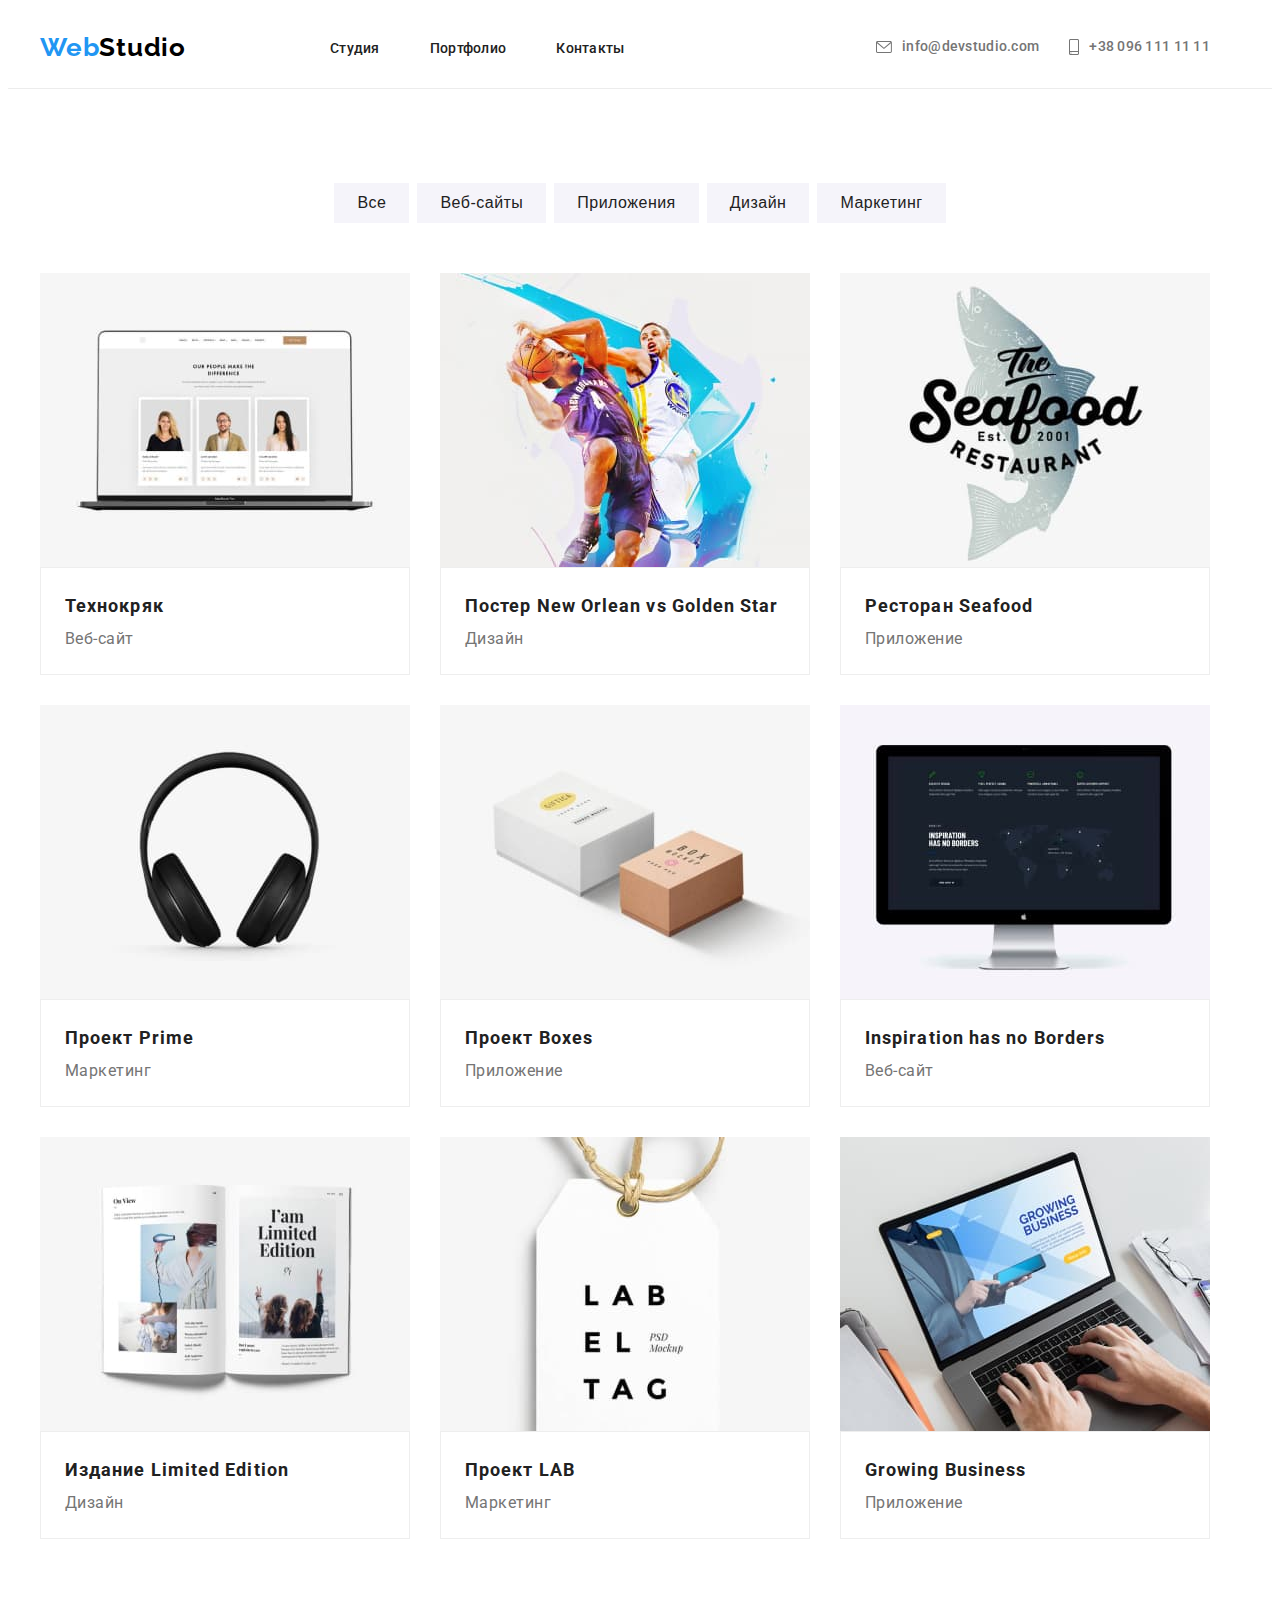
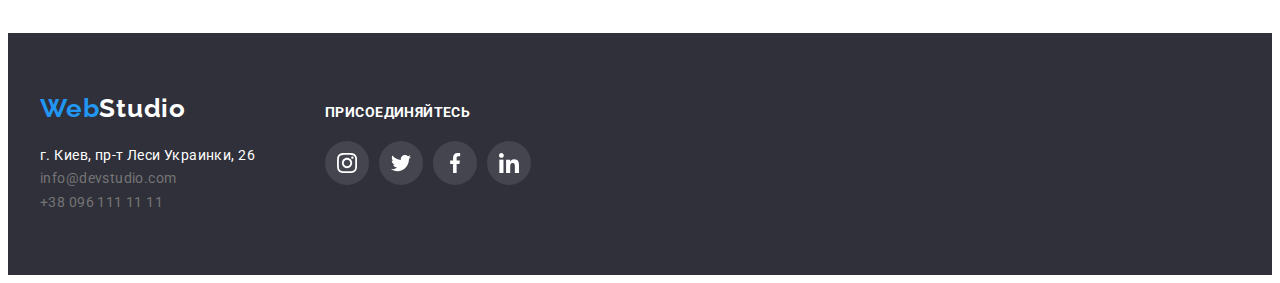
==== portfolio.html @ 5d6559f3 "5-дз" ====
<!DOCTYPE html>
<html lang="ru">
  <head>
    <meta charset="UTF-8" />
    <meta http-equiv="X-UA-Compatible" content="IE=edge" />
    <meta name="viewport" content="width=device-width, initial-scale=1.0" />
    <title>Portfolio</title>
    <link
      rel="stylesheet"
      href="https://cdnjs.cloudflare.com/ajax/libs/modern-normalize/1.1.0/modern-normalize.min.css"
      integrity="sha512-wpPYUAdjBVSE4KJnH1VR1HeZfpl1ub8YT/NKx4PuQ5NmX2tKuGu6U/JRp5y+Y8XG2tV+wKQpNHVUX03MfMFn9Q=="
      crossorigin="anonymous"
      referrerpolicy="no-referrer"
    />
    <link rel="stylesheet" href="
    <link rel="preconnect" href="https://fonts.googleapis.com" />
    <link rel="preconnect" href="https://fonts.gstatic.com" crossorigin />
    <link
      href="https://fonts.googleapis.com/css2?family=Raleway:wght@700&family=Roboto:wght@400;500;700;900&display=swap"
      rel="stylesheet"
    />
    <link rel="stylesheet" href="./css/reset.css" />
    <link rel="stylesheet" href="./css/style.css" />
  </head>
  <body>
    <header class="header">
      <div class="container header-container">
        <a class="header-logo link" href="./index.html"
          >Web<span class="logo-color">Studio</span></a
        >
        <nav class="header-nav">
          <ul class="header-list">
            <li class="header-item">
              <a class="header-link current" href="./index.html">Студия</a>
            </li>
            <li class="header-item">
              <a class="header-link current" href="./portfolio.html">Портфолио</a>
            </li>
            <li class="header-item">
              <a class="header-link current" href="https://Contacty/">Контакты</a>
            </li>
          </ul>
        </nav>
        <ul class="contacts">
          <li class="contacts-item">
            <a class="contacts-link" href="mailto:info@devstudio.com"
              ><svg class="contacts-link-icon" width="16" height="12">
                <use href="./images/header-icons.svg#icon-envelope"></use></svg
              >info@devstudio.com</a
            >
          </li>
          <li class="contacts-item">
            <a class="contacts-link" href="tel:+380961111111"
              ><svg class="contacts-link-icon" width="10" height="16">
                <use href="./images/header-icons.svg#icon-smartphone"></use></svg
              >+38 096 111 11 11</a
            >
          </li>
        </ul>
      </div>
    </header>
    <main>
      <section class="section">
        <div class="container">
          <h1 class="visually-hidden">Наши преимущества</h1>
          <ul class="button-wrap">
            <li class="button-item">
              <button type="button" class="button-bt">Все</button>
            </li>
            <li class="button-item">
              <button type="button" class="button-bt">Веб-сайты</button>
            </li>
            <li class="button-item">
              <button type="button" class="button-bt">Приложения</button>
            </li>
            <li class="button-item">
              <button type="button" class="button-bt">Дизайн</button>
            </li>
            <li class="button-item">
              <button type="button" class="button-bt">Маркетинг</button>
            </li>
          </ul>
          <ul class="flex-list">
            <li class="flex-list-card">
              <a class="flex-list-link" href="">
                <div class="flex-list-wrap">
                  <img src="./images/tehnokryak.jpg" alt="ноутбук" width="370" height="294" />
                  <p class="flex-img-text">
                    Технокряк это современная площадка распространения коронавируса. Компании
                    используют эту платформу для цифрового шпионажа и атак на защищённые сервера
                    конкурентов.
                  </p>
                </div>
                <div class="flex-list-text">
                  <h2 class="flex-list-name">Технокряк</h2>
                  <p class="flex-list-profession">Веб-сайт</p>
                </div>
              </a>
            </li>
            <li class="flex-list-card">
              <a class="flex-list-link" href="">
                <div class="flex-list-wrap">
                  <img
                    src="./images/poster.jpg"
                    alt="бейсболисты кидают мячь"
                    width="370"
                    height="294"
                  />
                  <p class="flex-img-text">
                    Технокряк это современная площадка распространения коронавируса. Компании
                    используют эту платформу для цифрового шпионажа и атак на защищённые сервера
                    конкурентов.
                  </p>
                </div>
                <div class="flex-list-text">
                  <h2 class="flex-list-name">
                    Постер <span lang="en">New Orlean vs Golden Star</span>
                  </h2>
                  <p class="flex-list-profession">Дизайн</p>
                </div>
              </a>
            </li>
            <li class="flex-list-card">
              <a class="flex-list-link" href="">
                <div class="flex-list-wrap">
                  <img
                    src="./images/restoran.jpg"
                    alt="логотип ресторана"
                    width="370"
                    height="294"
                  />
                  <p class="flex-img-text">
                    Технокряк это современная площадка распространения коронавируса. Компании
                    используют эту платформу для цифрового шпионажа и атак на защищённые сервера
                    конкурентов.
                  </p>
                </div>
                <div class="flex-list-text">
                  <h2 class="flex-list-name">Ресторан <span lang="en">Seafood</span></h2>
                  <p class="flex-list-profession">Приложение</p>
                </div>
              </a>
            </li>
            <li class="flex-list-card">
              <a class="flex-list-link" href="">
                <div class="flex-list-wrap">
                  <img src="./images/naushniki.jpg" alt="Наушники" width="370" height="294" />
                  <p class="flex-img-text">
                    Технокряк это современная площадка распространения коронавируса. Компании
                    используют эту платформу для цифрового шпионажа и атак на защищённые сервера
                    конкурентов.
                  </p>
                </div>
                <div class="flex-list-text">
                  <h2 class="flex-list-name">Проект <span lang="en">Prime</span></h2>
                  <p class="flex-list-profession">Маркетинг</p>
                </div>
              </a>
            </li>
            <li class="flex-list-card">
              <a class="flex-list-link" href="">
                <div class="flex-list-wrap">
                  <img src="./images/korobka.jpg" alt="коробки" width="370" height="294" />
                  <p class="flex-img-text">
                    Технокряк это современная площадка распространения коронавируса. Компании
                    используют эту платформу для цифрового шпионажа и атак на защищённые сервера
                    конкурентов.
                  </p>
                </div>
                <div class="flex-list-text">
                  <h2 class="flex-list-name">Проект <span lang="en">Boxes</span></h2>
                  <p class="flex-list-profession">Приложение</p>
                </div>
              </a>
            </li>
            <li class="flex-list-card">
              <a class="flex-list-link" href="">
                <div class="flex-list-wrap">
                  <img src="./images/monitor.jpg" alt="экран монитора" width="370" height="294" />
                  <p class="flex-img-text">
                    Технокряк это современная площадка распространения коронавируса. Компании
                    используют эту платформу для цифрового шпионажа и атак на защищённые сервера
                    конкурентов.
                  </p>
                </div>
                <div class="flex-list-text">
                  <h2 lang="en" class="flex-list-name">Inspiration has no Borders</h2>
                  <p class="flex-list-profession">Веб-сайт</p>
                </div>
              </a>
            </li>
            <li class="flex-list-card">
              <a class="flex-list-link" href="">
                <div class="flex-list-wrap">
                  <img src="./images/gurnal.jpg" alt="страницы журнала" width="370" height="294" />
                  <p class="flex-img-text">
                    Технокряк это современная площадка распространения коронавируса. Компании
                    используют эту платформу для цифрового шпионажа и атак на защищённые сервера
                    конкурентов.
                  </p>
                </div>
                <div class="flex-list-text">
                  <h2 class="flex-list-name">Издание <span lang="en">Limited Edition</span></h2>
                  <p class="flex-list-profession">Дизайн</p>
                </div>
              </a>
            </li>
            <li class="flex-list-card">
              <a class="flex-list-link" href="">
                <div class="flex-list-wrap">
                  <img src="./images/lab.jpg" alt="лейбл" width="370" height="294" />
                  <p class="flex-img-text">
                    Технокряк это современная площадка распространения коронавируса. Компании
                    используют эту платформу для цифрового шпионажа и атак на защищённые сервера
                    конкурентов.
                  </p>
                </div>
                <div class="flex-list-text">
                  <h2 class="flex-list-name">Проект <span lang="en">LAB</span></h2>
                  <p class="flex-list-profession">Маркетинг</p>
                </div>
              </a>
            </li>
            <li class="flex-list-card">
              <a class="flex-list-link" href="">
                <div class="flex-list-wrap">
                  <img
                    src="./images/bissnes-nout.jpg"
                    alt="экран ноутбука"
                    width="370"
                    height="294"
                  />
                  <p class="flex-img-text">
                    Технокряк это современная площадка распространения коронавируса. Компании
                    используют эту платформу для цифрового шпионажа и атак на защищённые сервера
                    конкурентов.
                  </p>
                </div>
                <div class="flex-list-text">
                  <h2 lang="en" class="flex-list-name">Growing Business</h2>
                  <p class="flex-list-profession">Приложение</p>
                </div>
              </a>
            </li>
          </ul>
        </div>
      </section>
    </main>
    <footer>
      <div class="container footer-container">
        <div class="container-footer">
          <a class="header-logo" href="./index.html"
            >Web<span class="logo-color-footer">Studio</span></a
          >
          <address class="footer-address">
            <ul class="footer-list">
              <li class="footer-item"><p>г. Киев, пр-т Леси Украинки, 26</p></li>
              <li>
                <a class="link-footer" href="mailto:info@devstudio.com">info@devstudio.com</a>
              </li>
              <li>
                <a class="link-footer" href="tel:+380961111111">+38 096 111 11 11</a>
              </li>
            </ul>
          </address>
        </div>
        <div class="footer-social">
          <h3 class="footer-social-text">Присоединяйтесь</h3>
          <ul class="footer-social-list">
            <li class="footer-social-item">
              <a href="" class="footer-social-link">
                <svg class="footer-social-icon" width="20" height="20">
                  <use href="./images/icons.svg#icon-instagram"></use>
                </svg>
              </a>
            </li>
            <li class="footer-social-item">
              <a href="" class="footer-social-link">
                <svg class="footer-social-icon" width="20" height="20">
                  <use href="./images/icons.svg#icon-twitter"></use>
                </svg>
              </a>
            </li>
            <li class="footer-social-item">
              <a href="" class="footer-social-link">
                <svg class="footer-social-icon" width="20" height="20">
                  <use href="./images/icons.svg#icon-facebook"></use>
                </svg>
              </a>
            </li>
            <li class="footer-social-item">
              <a href="" class="footer-social-link">
                <svg class="footer-social-icon" width="20" height="20">
                  <use href="./images/icons.svg#icon-linkedin"></use>
                </svg>
              </a>
            </li>
          </ul>
        </div>
      </div>
    </footer>
  </body>
</html>
---- css/style.css ----
:root {
    --text-color: #212121;
    --lilte-text-color: #757575;
    --baner-color: #2F303A;
    --bt-color: #FFFFFF;
    --accent-color: #2196F3;
    --team-color:#F5F4FA;
}
body{
    font-family: "Roboto", sans-serif;
    color: var(--fon-color)
}
li {
    list-style: none;
}

a {
    text-decoration: none;
}

/* ------------Header---------- */
.header {
    padding-top: 24px;
    padding-bottom: 25px;
    border-bottom: 1px solid #ECECEC;
}
.container {
    width: 1200px;
    padding-left: 15px;
    padding-right: 15px;
    margin: 0 auto;
}
.header-nav {
     margin-left: 94px;
}
.header-list {
    display: flex;
    align-items: center;
}
.header {
    display: flex;
}
.header-container {
    display: flex;
    align-items: center;
}
.contacts {
    display: flex;
    margin-left: auto;
    align-items: center;
}
.contacts-link-icon {
    margin-right: 10px;
}
.header-logo {
    font-family: raleway, sans-serif;
    font-weight: 700;
    font-size: 26px;
    line-height: 1.19;
    letter-spacing: 0.03em;
    color: var(--accent-color);
}
.logo-color {
     color: #000000;
}
.header-item {
    margin-left: 50px;
}
.header-link {
    font-weight: 500;
    font-size: 14px;
    line-height: 1.14;
    letter-spacing: 0.02em;
    color: var(--text-color); 
    transition: color, 250ms;
    transition-timing-function: cubic-bezier(0.4, 0, 0.2, 1);
}
.current {
    position: relative;
}
.current:hover::after {
    content: "";
    width: 100%;
    height: 5px;
    border-radius: 2px;
    position: absolute;
    background-color: var(--accent-color);
    left: 0;
    bottom: -33px;
}
.contacts-item {
    margin-right: 30px;
}
.contacts-link {
    font-weight: 500;
    font-size: 14px;
    line-height: 1.14;
    letter-spacing: 0.02em;
    color: var(--lilte-text-color);
    display: flex;
    align-items: center;
    transition: color, 250ms;
    transition-timing-function: cubic-bezier(0.4, 0, 0.2, 1);
}
.contacts-link-icon {
    fill: currentColor;
}

.header-link:hover,
.header-link:focus,
.contacts-link-icon:hover
.contacts-link-icon:focus,
.contacts-link:hover,
.contacts-link:focus,
.link-footer:hover,
.link-footer:focus,
.baner-bt:focus,
.button-bt:focus {
    color: var(--accent-color);
}
.button-bt:hover,
.baner-bt:hover {
    background-color: var(--accent-color);
    color: var(--bt-color);
}
/* ---------------section-Baner----------------- */
.baner-title {
    font-weight: 900;
    font-size: 44px;
    line-height: 1.36;
    text-align: center;
    letter-spacing: 0.06em;
    text-transform: uppercase;
    width: 100%;
    color: #FFFFFF;
}
.baner {
    background-color: #2F303A;
    background-image: linear-gradient(
        rgba(47, 48, 58, 0.4),
        rgba(47, 48, 58, 0.4)
    ),
    url(../images/banner-foto.jpg);
    background-position: center;
    background-repeat: no-repeat;
    background-size: cover;
    padding-top: 200px;
    padding-bottom: 200px;
    text-align: center;
}
.baner-bt {
    font-size: 16px;
    line-height: 1.85;
    text-align: center;
    letter-spacing: 0.06em;
    color: var(--bt-color);
    background-color: var(--accent-color);
    box-shadow: 0px 4px 4px rgba(0, 0, 0, 0.15);
    border-radius: 4px;
    cursor: pointer;
    margin-top: 30px;
    width: 200px;
    height: 50px;
    font-weight: 700;
    transition: color, 250ms;
    transition-timing-function: cubic-bezier(0.4, 0, 0.2, 1);
}
.button-bt {
    font-weight: 500;
    font-size: 16px;
    line-height: 1.62;
    text-align: center;
    letter-spacing: 0.03em;
    color: var(--text-color);
    background-color: var(--team-color);
    border:1px solid #F5F4FA ;
    padding: 6px 22px;
    transition: background-color, 250ms, color, 250ms;
    transition-timing-function: cubic-bezier(0.4, 0, 0.2, 1);
}
.button-item:not(:last-child) {
    margin-right: 8px;
}

.button-wrap {
    display: flex;
    justify-content: center;
    margin-bottom: 50px;
}
.visually-hidden {
    position: absolute;
    white-space: nowrap;
    width: 1px;
    height: 1px;
    overflow: hidden;
    border: 0;
    padding: 0;
    clip: rect(0 0 0 0);
    clip-path: inset(50%);
    margin: -1px;
}

/* ----------------section-About------------------- */
.section {
    padding-top: 94px;
    padding-bottom: 94px;
}
.about-item {
    margin-right: 30px;
}

.about-item-title {
    font-weight: 700;
    font-size: 14px;
    line-height: 1.14;
    letter-spacing: 0.03em;
    text-transform: uppercase;
    color: var(--text-color);
}
.about-item-link {
    width: 270px;
    height: 120px;
    background: #F5F4FA;
    border-radius: 4px;
    margin-bottom: 30px;
    display: flex;
    justify-content: center;
    align-items: center;
}
.about-item-text {
    font-size: 14px;
    line-height: 1.71;
    letter-spacing: 0.03em;
    color: var(--lilte-text-color);
    margin-top: 10px;
 }
.flex-list {
    display: flex;
    flex-wrap: wrap;
}
.flex-list-card {
    background-color: var(--bt-color);
    margin-bottom: 30px;
}
.flex-list-card:not(:nth-child(3n)) {
    margin-right: 30px;
}
.flex-list-card:nth-child(n+7) {
    margin-bottom: 0px;
}
.flex-list-link {
    display: block;
    transition: box-shadow, 250ms;
    transition-timing-function: cubic-bezier(0.4, 0, 0.2, 1);
}
.flex-list-link:focus, .flex-list-link:hover {
    box-shadow: 0px 1px 1px rgba(0, 0, 0, 0.12), 0px 4px 4px rgba(0, 0, 0, 0.06), 1px 4px 6px rgba(0, 0, 0, 0.16);
    cursor: pointer;
}
.flex-list-wrap {
    position: relative;
    overflow: hidden;
}
.flex-list-card:hover .flex-img-text {
    transform: translateY(0%);
}
.flex-img-text {
    position: absolute;
    top: 0;
    left: 0;
    background-color: rgba(33, 150, 243, 0.9);
    font-weight: 400;
    font-size: 18px;
    line-height: 1.56;
    letter-spacing: 0.03em;
    color: #FFFFFF;
    width: 100%;
    height: 100%;
    padding: 64px 24px;
    transform: translateY(100%);
    transition: transform, 250ms, liner;
}
.flex-list-text {
    padding: 20px 24px;
    border: 1px solid #EEEEEE;
}
.flex-list-name {
    font-weight: 700;
    font-size: 18px;
    line-height: 2;
    letter-spacing: 0.06em;
    color: var(--text-color);
}
.flex-list-profession {
    font-size: 16px;
    line-height: 1.87;
    letter-spacing: 0.03em;
    color: var(--lilte-text-color);
}
.about-list {
    display: flex;
}
/* ---------------------Work------------------------ */
.work {
    padding-top: 0;
}

.work-title {
    font-weight: 700;
    font-size: 36px;
    line-height: 1.16;
    text-align: center;
    letter-spacing: 0.03em;
    color: var(--text-color);
    margin-bottom: 50px;
}
.work-list {
    display: flex;
}
.work-item:not(:last-child) {
    margin-right: 30px;
}
.work-item:hover .work-img-text {
    transform: translateY(0);
}
.work-item-wrap {
    position: relative;
    overflow: hidden;
}
.work-img-text {
    position: absolute;
    top: 0;
    left: 0;
    background-color: rgba(47, 48, 58, 0.8);
    color: var(--bt-color);
    text-transform: uppercase;
    padding: 27px 80px;
    font-size: 14px;
    letter-spacing: 0.03em;
    line-height: 1.14;
    font-weight: 700;
    width: 100%;
    height: 100%;
    text-align: center;
    transform: translateY(75%);
    transition: transform, 250ms, liner;
}

/* -------------------TEAM---------------------- */
.team {
    background-color: var(--team-color);
}
.team-title {
    font-weight: 700;
    font-size: 36px;
    line-height: 1.16;
    text-align: center;
    letter-spacing: 0.03em;
    color: var(--text-color);
    margin-bottom: 50px;
}
.team-social-list {
    display: flex;
    justify-content: center;
    margin-top: 16px;
}
.team-social-item {
    margin-right: 10px;
}
.team-social-link {
    width: 44px;
    height: 44px;
    background-color: var(--bt-color);
    display: flex;
    justify-content: center;
    align-items: center;
    border-radius: 50%;
    color: #AFB1B8;
    transition: background-color, 250ms, color, 250ms;
    transition-timing-function: cubic-bezier(0.4, 0, 0.2, 1);
 }
 .team-social-icon {
     fill: currentColor;
 }
.team-social-link:hover, .team-social-link:focus {
    background-color: var(--accent-color);
    color: #FFFFFF;
}
.team-card-fon {
    width: 270px;
    height: 428px;
    background-color: var(--bt-color);
    box-shadow: 0px 1px 3px rgba(0, 0, 0, 0.12), 0px 1px 1px rgba(0, 0, 0, 0.14), 0px 2px 1px rgba(0, 0, 0, 0.2);
    border-radius: 0px 0px 4px 4px;
}
.team-text {
    padding-bottom: 30px;
    text-align: center;
}
.team-icons {
    padding: 30px 0;
}
.team-item-name {
    font-weight: 500;
    font-size: 16px;
    line-height: 1.18;
    letter-spacing: 0.03em;
    color: var(--text-color);
}
.team-item-profession {
    font-size: 16px;
    line-height: 1.18;
    letter-spacing: 0.03em;
    color: var(--lilte-text-color);
    margin-top: 10px;
}

.team-list {
    display: flex;
    justify-content: space-between;
}
/* ------------------Clients-------------- */
.clients-title {
    font-weight: 700;
    font-size: 36px;
    line-height: 42px;
    text-align: center;
    letter-spacing: 0.03em;
    color: var(--text-color);
    margin-bottom: 50px;
}
.clients-list {
    display: flex;
}
.clients-item {
    width: 170px;
    height: 92px;
    display: flex;
    justify-content: center;
}
.clients-item:not(:last-child) {
    margin-right: 30px;
}
.clients-link {
    width: 100%;
    height: 100%;
    color: #AFB1B8;
    display: flex;
    align-items: center;
    justify-content: center;
    border: 1px solid #AFB1B8;
    border-radius: 4px;
    transition: color, 250ms;
    transition-timing-function: cubic-bezier(0.4, 0, 0.2, 1);
}
.clients-icon {
    fill: currentColor;
}
.clients-link:hover,
.clients-link:focus {
    color: var(--accent-color);
    border-color: var(--accent-color);
}

/* -------------Footer------------------- */
footer {
    padding-top: 60px;
    padding-bottom: 60px;
    background-color: var(--baner-color);
}
.footer-container {
    display: flex;
    align-items: baseline;
}

.logo-color-footer {
    color: var(--bt-color);
}
.footer-address {
    font-style: normal;
    margin-top: 20px;
  }
.footer-item {
    font-size: 14px;
    line-height: 1.71;
    letter-spacing: 0.03em;
    color: var(--bt-color);
    margin-top: 9px;
}

.link-footer {
    font-size: 14px;
    line-height: 1.71;
    letter-spacing: 0.03em;
    color: var(--lilte-text-color);
}
.footer-social-text {
    font-weight: 700;
    font-size: 14px;
    line-height: 1.14;
    letter-spacing: 0.03em;
    color: var(--bt-color);
    text-transform: uppercase;
    margin-bottom: 20px;
}
.footer-social-list {
    display: flex;
}
.footer-social-item:not(:last-child) {
    margin-right: 10px;
}
.footer-social-link {
    width: 44px;
    height: 44px;
    background-color: rgba(255, 255, 255, 0.1);
    display: flex;
    justify-content: center;
    align-items: center;
    border-radius: 50%;
    color: #FFFFFF;
    transition: background-color, 250ms;
    transition-timing-function: cubic-bezier(0.4, 0, 0.2, 1);
}
.footer-social-icon {
    fill: currentColor;
}
.footer-social {
    margin-left: 70px;
}
.footer-social-link:hover, .footer-social-link:focus {
    background-color: var(--accent-color);
}
/* ---------------------Modal------------------------- */
.is-hidden {
    visibility: hidden;
    opacity: 0;
    pointer-events: none;
}
.backdrop {
    position: absolute;
    top: 0;
    width: 100vw;
    height: 100vh;
    background-color: rgba(0, 0, 0, 0.2);
}
.modal {
    width: 528px;
    min-height: 500px;
    background-color: var(--bt-color);
    box-shadow: 0px 1px 3px rgba(0, 0, 0, 0.12), 0px 1px 1px rgba(0, 0, 0, 0.14), 0px 2px 1px rgba(0, 0, 0, 0.2);
    border-radius: 4px;
    position: absolute;
    top: 50%;
    left: 50%;
    transform: translate(-50%, -50%);
}
.modal-close {
    background-color: transparent;
    border: 1px solid rgba(0, 0, 0, 0.1);
    border-radius: 50%;
    width: 30px;
    height: 30px;
    display: flex;
    align-items: center;
    justify-content: center;
    position: absolute;
    top: 8px;
    right: 8px;
}
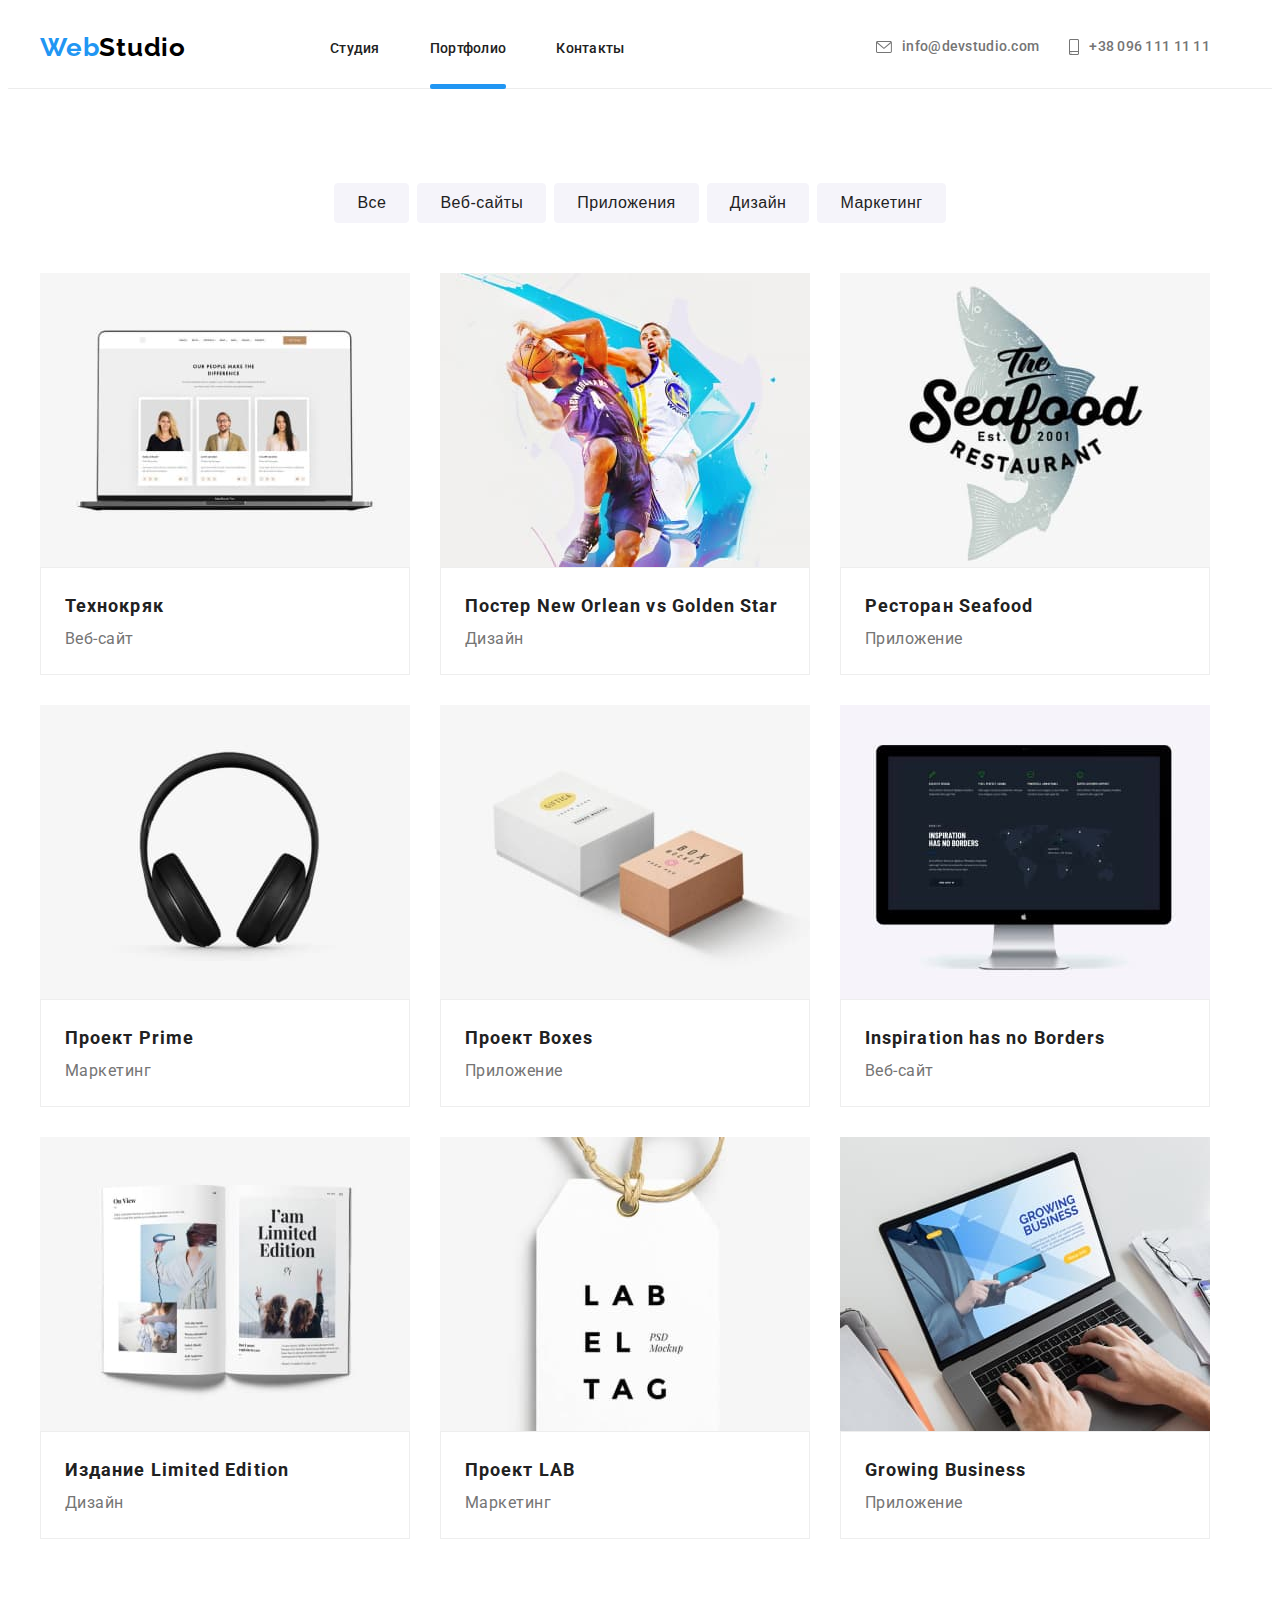
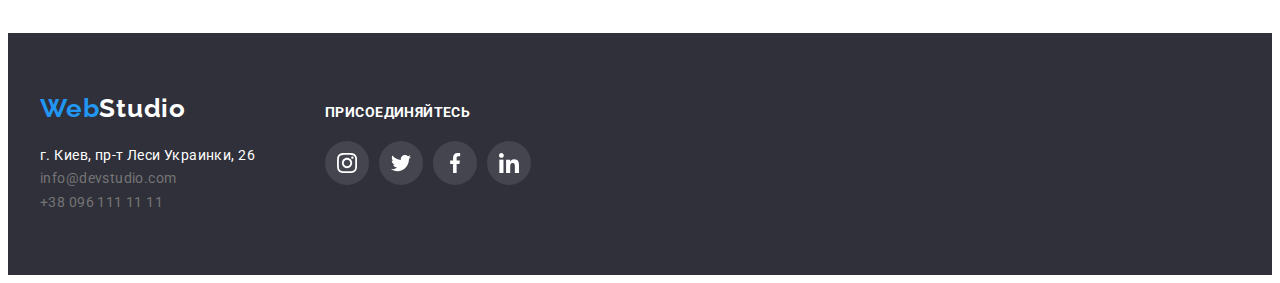
==== commit 52f86f2b: "правки" ====
--- a/portfolio.html
+++ b/portfolio.html
@@ -31,13 +31,13 @@
         <nav class="header-nav">
           <ul class="header-list">
             <li class="header-item">
-              <a class="header-link current" href="./index.html">Студия</a>
+              <a class="header-link" href="./index.html">Студия</a>
             </li>
             <li class="header-item">
               <a class="header-link current" href="./portfolio.html">Портфолио</a>
             </li>
             <li class="header-item">
-              <a class="header-link current" href="https://Contacty/">Контакты</a>
+              <a class="header-link" href="https://Contacty/">Контакты</a>
             </li>
           </ul>
         </nav>
--- a/css/style.css
+++ b/css/style.css
@@ -72,13 +72,11 @@
     line-height: 1.14;
     letter-spacing: 0.02em;
     color: var(--text-color); 
-    transition: color, 250ms;
-    transition-timing-function: cubic-bezier(0.4, 0, 0.2, 1);
-}
-.current {
+    transition: color 250ms cubic-bezier(0.4, 0, 0.2, 1);
     position: relative;
 }
-.current:hover::after {
+
+.current::after {
     content: "";
     width: 100%;
     height: 5px;
@@ -99,8 +97,8 @@
     color: var(--lilte-text-color);
     display: flex;
     align-items: center;
-    transition: color, 250ms;
-    transition-timing-function: cubic-bezier(0.4, 0, 0.2, 1);
+    transition: color 250ms cubic-bezier(0.4, 0, 0.2, 1);
+    
 }
 .contacts-link-icon {
     fill: currentColor;
@@ -113,15 +111,16 @@
 .contacts-link:hover,
 .contacts-link:focus,
 .link-footer:hover,
-.link-footer:focus,
-.baner-bt:focus,
-.button-bt:focus {
+.link-footer:focus {
     color: var(--accent-color);
 }
 .button-bt:hover,
-.baner-bt:hover {
+.button-bt:focus,
+.baner-bt:hover,
+.baner-bt:focus {
     background-color: var(--accent-color);
     color: var(--bt-color);
+    box-shadow: 0px 4px 4px rgba(0, 0, 0, 0.25);
 }
 /* ---------------section-Baner----------------- */
 .baner-title {
@@ -162,8 +161,8 @@
     width: 200px;
     height: 50px;
     font-weight: 700;
-    transition: color, 250ms;
-    transition-timing-function: cubic-bezier(0.4, 0, 0.2, 1);
+    transition: color 250ms cubic-bezier(0.4, 0, 0.2, 1);
+    
 }
 .button-bt {
     font-weight: 500;
@@ -175,8 +174,10 @@
     background-color: var(--team-color);
     border:1px solid #F5F4FA ;
     padding: 6px 22px;
-    transition: background-color, 250ms, color, 250ms;
-    transition-timing-function: cubic-bezier(0.4, 0, 0.2, 1);
+    border-radius: 4px;
+    cursor: pointer;
+    transition: background-color 250ms cubic-bezier(0.4, 0, 0.2, 1);
+    transition: box-shadow 250ms cubic-bezier(0.4, 0, 0.2, 1);
 }
 .button-item:not(:last-child) {
     margin-right: 8px;
@@ -250,8 +251,8 @@
 }
 .flex-list-link {
     display: block;
-    transition: box-shadow, 250ms;
-    transition-timing-function: cubic-bezier(0.4, 0, 0.2, 1);
+    transition: box-shadow 250ms cubic-bezier(0.4, 0, 0.2, 1);
+    
 }
 .flex-list-link:focus, .flex-list-link:hover {
     box-shadow: 0px 1px 1px rgba(0, 0, 0, 0.12), 0px 4px 4px rgba(0, 0, 0, 0.06), 1px 4px 6px rgba(0, 0, 0, 0.16);
@@ -278,7 +279,7 @@
     height: 100%;
     padding: 64px 24px;
     transform: translateY(100%);
-    transition: transform, 250ms, liner;
+    transition: transform 250ms cubic-bezier(0.4, 0, 0.2, 1);
 }
 .flex-list-text {
     padding: 20px 24px;
@@ -320,30 +321,25 @@
 .work-item:not(:last-child) {
     margin-right: 30px;
 }
-.work-item:hover .work-img-text {
-    transform: translateY(0);
-}
 .work-item-wrap {
     position: relative;
-    overflow: hidden;
 }
 .work-img-text {
     position: absolute;
-    top: 0;
     left: 0;
+    bottom: 0;
     background-color: rgba(47, 48, 58, 0.8);
     color: var(--bt-color);
     text-transform: uppercase;
-    padding: 27px 80px;
     font-size: 14px;
     letter-spacing: 0.03em;
     line-height: 1.14;
     font-weight: 700;
     width: 100%;
-    height: 100%;
-    text-align: center;
-    transform: translateY(75%);
-    transition: transform, 250ms, liner;
+    height: 70px;
+    display: flex;
+    justify-content: center;
+    align-items: center;
 }
 
 /* -------------------TEAM---------------------- */
@@ -376,8 +372,8 @@
     align-items: center;
     border-radius: 50%;
     color: #AFB1B8;
-    transition: background-color, 250ms, color, 250ms;
-    transition-timing-function: cubic-bezier(0.4, 0, 0.2, 1);
+    transition: background-color 250ms cubic-bezier(0.4, 0, 0.2, 1);
+    
  }
  .team-social-icon {
      fill: currentColor;
@@ -450,8 +446,8 @@
     justify-content: center;
     border: 1px solid #AFB1B8;
     border-radius: 4px;
-    transition: color, 250ms;
-    transition-timing-function: cubic-bezier(0.4, 0, 0.2, 1);
+    transition: color 250ms cubic-bezier(0.4, 0, 0.2, 1);
+    
 }
 .clients-icon {
     fill: currentColor;
@@ -493,6 +489,7 @@
     line-height: 1.71;
     letter-spacing: 0.03em;
     color: var(--lilte-text-color);
+    transition: color 250ms cubic-bezier(0.4, 0, 0.2, 1);
 }
 .footer-social-text {
     font-weight: 700;
@@ -518,8 +515,8 @@
     align-items: center;
     border-radius: 50%;
     color: #FFFFFF;
-    transition: background-color, 250ms;
-    transition-timing-function: cubic-bezier(0.4, 0, 0.2, 1);
+    transition: background-color 250ms cubic-bezier(0.4, 0, 0.2, 1);
+    
 }
 .footer-social-icon {
     fill: currentColor;
@@ -542,10 +539,11 @@
     width: 100vw;
     height: 100vh;
     background-color: rgba(0, 0, 0, 0.2);
+    transition: background-color 250ms cubic-bezier(0.4, 0, 0.2, 1);
 }
 .modal {
     width: 528px;
-    min-height: 500px;
+    min-height: 581px;
     background-color: var(--bt-color);
     box-shadow: 0px 1px 3px rgba(0, 0, 0, 0.12), 0px 1px 1px rgba(0, 0, 0, 0.14), 0px 2px 1px rgba(0, 0, 0, 0.2);
     border-radius: 4px;
@@ -553,6 +551,7 @@
     top: 50%;
     left: 50%;
     transform: translate(-50%, -50%);
+    transition: translate 250ms cubic-bezier(0.4, 0, 0.2, 1);
 }
 .modal-close {
     background-color: transparent;
@@ -566,4 +565,5 @@
     position: absolute;
     top: 8px;
     right: 8px;
+    cursor: pointer;
 }